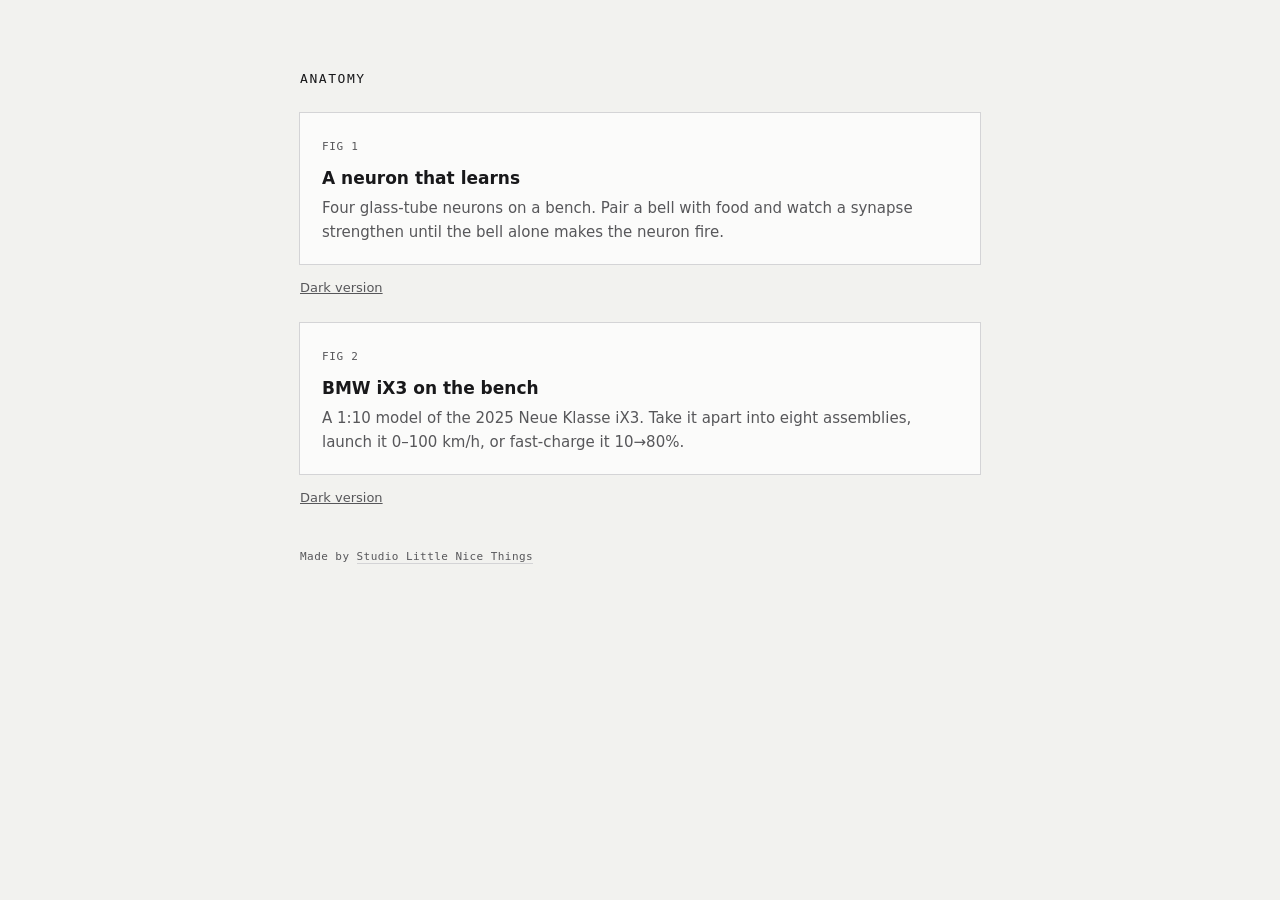
==== site/index.html @ 1b9b93ee "Add neuron bench and BMW iX3 figures with deployable site Co-Authored-By: Claude Opus 5.5 <noreply@a" ====
<!doctype html><html lang="en"><head><meta charset="utf-8"><meta name="viewport" content="width=device-width, initial-scale=1"><title>Anatomy</title>
<style>
:root{--page:#f2f2ef;--card:#fbfbfa;--text:#57575a;--strong:#18181a;--line:#d4d4d6}
@media (prefers-color-scheme:dark){:root{--page:#0b0b0b;--card:#131313;--text:#a3a3a3;--strong:#e6e6e6;--line:#2a2a2a}}
*{box-sizing:border-box}body{margin:0;background:var(--page);color:var(--text);font:15px/1.6 ui-sans-serif,system-ui,-apple-system,"Segoe UI",sans-serif}
main{width:min(680px,100% - 32px);margin:72px auto}
h1{color:var(--strong);font:500 13px/1 ui-monospace,"SF Mono",Menlo,monospace;letter-spacing:.12em;text-transform:uppercase;margin:0 0 28px}
a.card{display:block;background:var(--card);box-shadow:0 0 0 1px var(--line);padding:20px 22px;margin:0 0 14px;color:inherit;text-decoration:none}
a.card:hover{box-shadow:0 0 0 1px var(--text)}
.fig{font:11px/1 ui-monospace,"SF Mono",Menlo,monospace;letter-spacing:.06em}
h2{color:var(--strong);font-size:17px;font-weight:600;margin:8px 0 4px}
p{margin:0}.alt{font-size:13px;margin-top:8px}.alt a{color:var(--text)}
.credit{margin-top:40px;font:11px/1.4 ui-monospace,"SF Mono",Menlo,monospace;letter-spacing:.04em}.credit a{color:var(--text);text-decoration:none;border-bottom:1px solid var(--line)}.credit a:hover{color:var(--strong)}</style></head><body><main>
<h1>Anatomy</h1>
<a class="card" href="/neuron"><span class="fig">FIG 1</span><h2>A neuron that learns</h2><p>Four glass-tube neurons on a bench. Pair a bell with food and watch a synapse strengthen until the bell alone makes the neuron fire.</p></a>
<p class="alt"><a href="/neuron-dark">Dark version</a></p><br>
<a class="card" href="/ix3"><span class="fig">FIG 2</span><h2>BMW iX3 on the bench</h2><p>A 1:10 model of the 2025 Neue Klasse iX3. Take it apart into eight assemblies, launch it 0–100 km/h, or fast-charge it 10→80%.</p></a>
<p class="alt"><a href="/ix3-dark">Dark version</a></p>
<p class="credit">Made by <a href="https://www.littlenicethings.com/">Studio Little Nice Things</a></p></main></body></html>
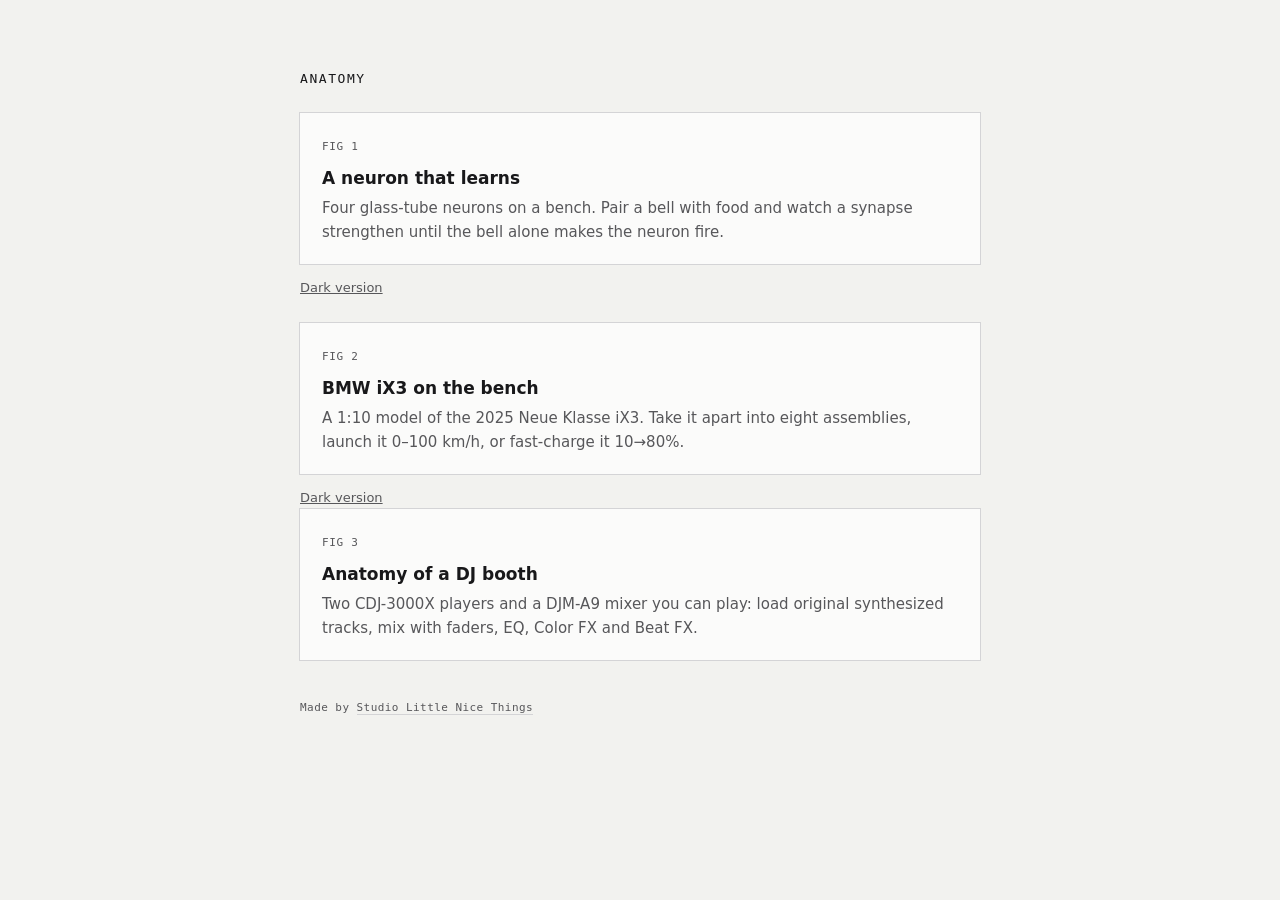
==== commit c7011f28: "Add the DJ booth figure (CDJ-3000X × DJM-A9) and its site page Co-Authored-By: Claude Opus 5.5 <nore" ====
--- a/site/index.html
+++ b/site/index.html
@@ -16,4 +16,5 @@
 <p class="alt"><a href="/neuron-dark">Dark version</a></p><br>
 <a class="card" href="/ix3"><span class="fig">FIG 2</span><h2>BMW iX3 on the bench</h2><p>A 1:10 model of the 2025 Neue Klasse iX3. Take it apart into eight assemblies, launch it 0–100 km/h, or fast-charge it 10→80%.</p></a>
 <p class="alt"><a href="/ix3-dark">Dark version</a></p>
+<a class="card" href="/dj-booth"><span class="fig">FIG 3</span><h2>Anatomy of a DJ booth</h2><p>Two CDJ-3000X players and a DJM-A9 mixer you can play: load original synthesized tracks, mix with faders, EQ, Color FX and Beat FX.</p></a>
 <p class="credit">Made by <a href="https://www.littlenicethings.com/">Studio Little Nice Things</a></p></main></body></html>
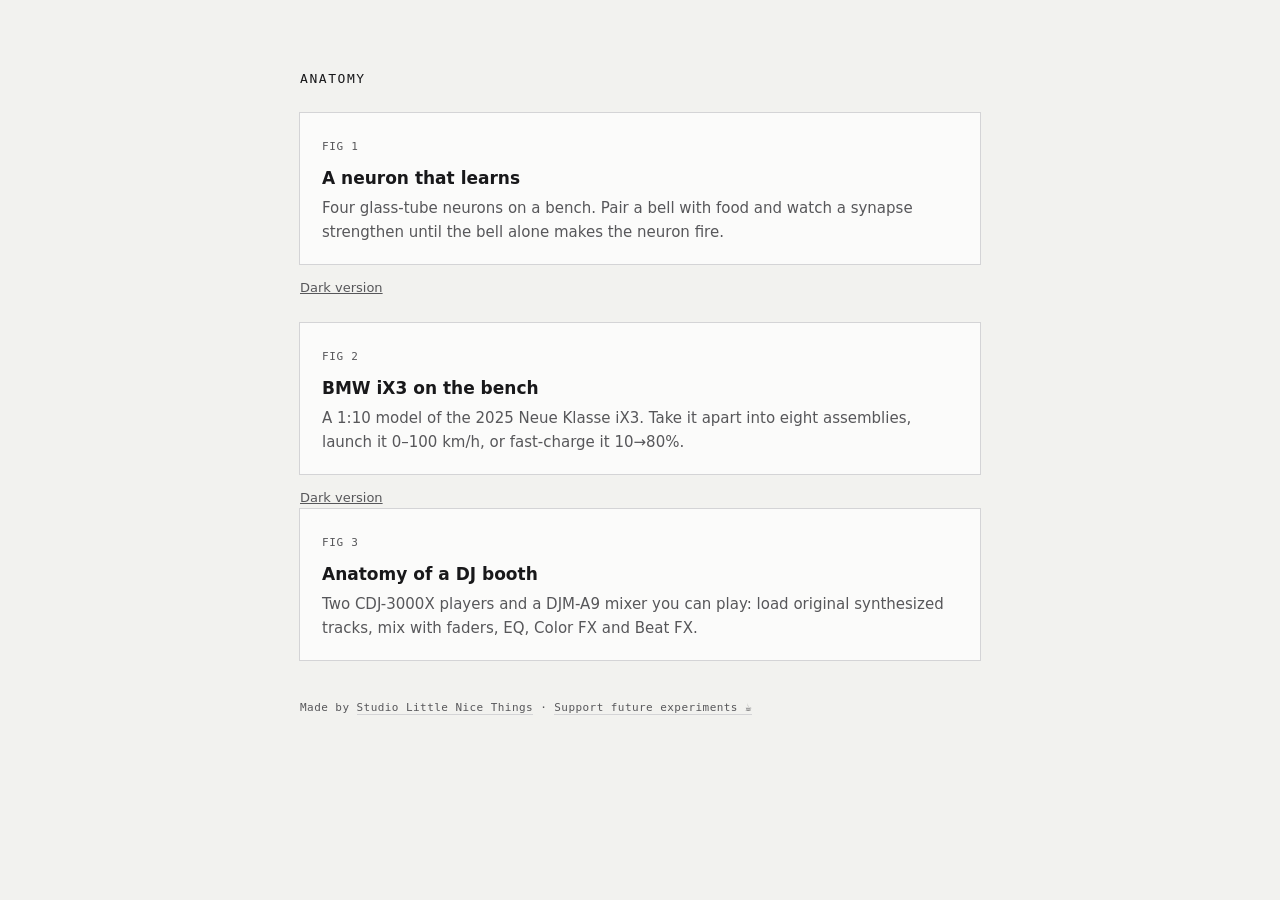
==== commit 5b6bc52d: "Add the support link to every figure's footer Each footer now reads "Made by Studio Little Nice Thin" ====
--- a/site/index.html
+++ b/site/index.html
@@ -17,4 +17,4 @@
 <a class="card" href="/ix3"><span class="fig">FIG 2</span><h2>BMW iX3 on the bench</h2><p>A 1:10 model of the 2025 Neue Klasse iX3. Take it apart into eight assemblies, launch it 0–100 km/h, or fast-charge it 10→80%.</p></a>
 <p class="alt"><a href="/ix3-dark">Dark version</a></p>
 <a class="card" href="/dj-booth"><span class="fig">FIG 3</span><h2>Anatomy of a DJ booth</h2><p>Two CDJ-3000X players and a DJM-A9 mixer you can play: load original synthesized tracks, mix with faders, EQ, Color FX and Beat FX.</p></a>
-<p class="credit">Made by <a href="https://www.littlenicethings.com/">Studio Little Nice Things</a></p></main></body></html>
+<p class="credit">Made by <a href="https://www.littlenicethings.com/">Studio Little Nice Things</a> · <a href="https://buymeacoffee.com/littlenicethings">Support future experiments ☕️</a></p></main></body></html>
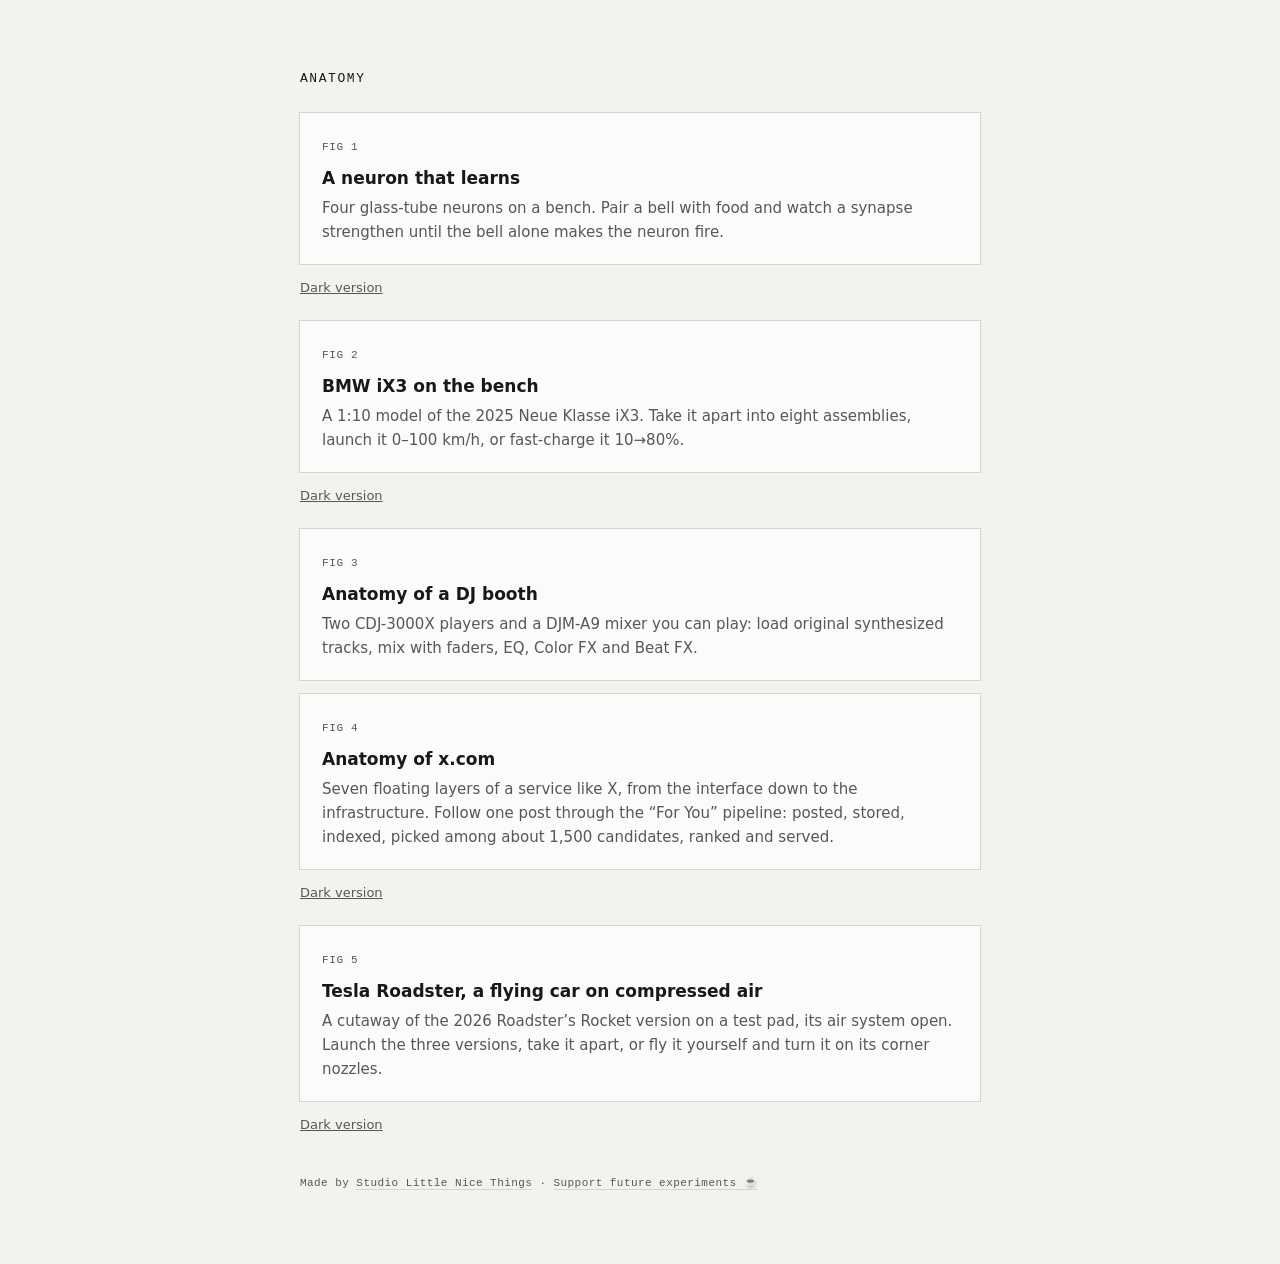
==== commit a18e142d: "Put x.com and the Roadster on the site Adds /xcom and /roadster (light) with their /…-dark versions," ====
--- a/site/index.html
+++ b/site/index.html
@@ -9,12 +9,16 @@
 a.card:hover{box-shadow:0 0 0 1px var(--text)}
 .fig{font:11px/1 ui-monospace,"SF Mono",Menlo,monospace;letter-spacing:.06em}
 h2{color:var(--strong);font-size:17px;font-weight:600;margin:8px 0 4px}
-p{margin:0}.alt{font-size:13px;margin-top:8px}.alt a{color:var(--text)}
+p{margin:0}.alt{font-size:13px;margin:8px 0 22px}.alt a{color:var(--text)}
 .credit{margin-top:40px;font:11px/1.4 ui-monospace,"SF Mono",Menlo,monospace;letter-spacing:.04em}.credit a{color:var(--text);text-decoration:none;border-bottom:1px solid var(--line)}.credit a:hover{color:var(--strong)}</style></head><body><main>
 <h1>Anatomy</h1>
 <a class="card" href="/neuron"><span class="fig">FIG 1</span><h2>A neuron that learns</h2><p>Four glass-tube neurons on a bench. Pair a bell with food and watch a synapse strengthen until the bell alone makes the neuron fire.</p></a>
-<p class="alt"><a href="/neuron-dark">Dark version</a></p><br>
+<p class="alt"><a href="/neuron-dark">Dark version</a></p>
 <a class="card" href="/ix3"><span class="fig">FIG 2</span><h2>BMW iX3 on the bench</h2><p>A 1:10 model of the 2025 Neue Klasse iX3. Take it apart into eight assemblies, launch it 0–100 km/h, or fast-charge it 10→80%.</p></a>
 <p class="alt"><a href="/ix3-dark">Dark version</a></p>
 <a class="card" href="/dj-booth"><span class="fig">FIG 3</span><h2>Anatomy of a DJ booth</h2><p>Two CDJ-3000X players and a DJM-A9 mixer you can play: load original synthesized tracks, mix with faders, EQ, Color FX and Beat FX.</p></a>
+<a class="card" href="/xcom"><span class="fig">FIG 4</span><h2>Anatomy of x.com</h2><p>Seven floating layers of a service like X, from the interface down to the infrastructure. Follow one post through the “For You” pipeline: posted, stored, indexed, picked among about 1,500 candidates, ranked and served.</p></a>
+<p class="alt"><a href="/xcom-dark">Dark version</a></p>
+<a class="card" href="/roadster"><span class="fig">FIG 5</span><h2>Tesla Roadster, a flying car on compressed air</h2><p>A cutaway of the 2026 Roadster’s Rocket version on a test pad, its air system open. Launch the three versions, take it apart, or fly it yourself and turn it on its corner nozzles.</p></a>
+<p class="alt"><a href="/roadster-dark">Dark version</a></p>
 <p class="credit">Made by <a href="https://www.littlenicethings.com/">Studio Little Nice Things</a> · <a href="https://buymeacoffee.com/littlenicethings">Support future experiments ☕️</a></p></main></body></html>
